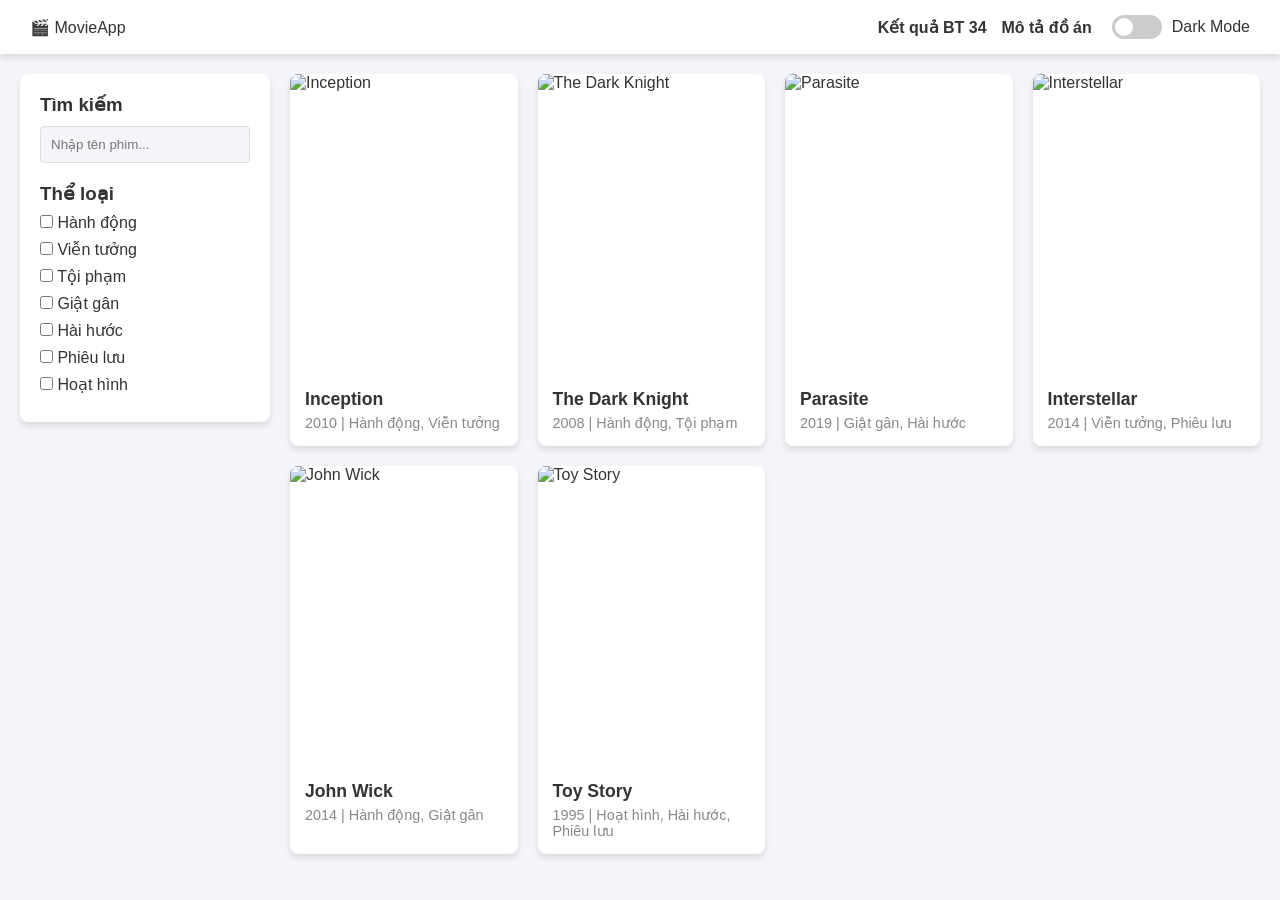
==== index.html @ 00c1cd37 "Update index.html" ====
<!DOCTYPE html>
<html lang="vi">
<head>
    <meta charset="UTF-8">
    <meta name="viewport" content="width=device-width, initial-scale=1.0">
    <title>Movie Discovery App</title>
    <link rel="stylesheet" href="css/style.css">
</head>
<body>
    <header>
        <div class="logo">🎬 MovieApp</div>
        <nav>
            <ul>
                <li><a href="https://wayground.com/join/game/U2FsdGVkX1%252BZgm1k%252BLeIaGSlbxeH2NIfjL2QhF%252Bndsq0YVe8Ku52XxCUVwUCiWuhGaIWSLisIS9WVjBi1EhtyA%253D%253D?page=nps&page=summary&page=summary">Kết quả BT 34</a></li>
                <li><a href="mota.html">Mô tả đồ án</a></li>
            </ul>
            <div class="theme-switch-wrapper">
                <label class="theme-switch" for="checkbox">
                    <input type="checkbox" id="checkbox" />
                    <span class="slider round"></span>
                </label>
                <span id="theme-label">Dark Mode</span>
            </div>
        </nav>
    </header>

    <div class="container">
        <aside class="sidebar">
            <div class="search-box">
                <h3>Tìm kiếm</h3>
                <input type="text" id="search-input" placeholder="Nhập tên phim...">
            </div>
            <div class="filter-box">
                <h3>Thể loại</h3>
                <div id="genre-container">
                    </div>
            </div>
        </aside>

        <main class="main-content">
            <div id="movie-grid" class="movie-grid">
                </div>
        </main>
    </div>

    <div id="movie-modal" class="modal">
        <div class="modal-content">
            <span class="close-btn">&times;</span>
            <div class="modal-body" id="modal-body">
                </div>
        </div>
    </div>

    <script src="js/app.js"></script>
</body>
</html>
---- css/style.css ----
/* CSS Variables cho Light/Dark Mode */
:root {
    --bg-color: #f4f4f9;
    --text-color: #333333;
    --header-bg: #ffffff;
    --card-bg: #ffffff;
    --sidebar-bg: #ffffff;
    --border-color: #dddddd;
    --primary-color: #e50914;
    --shadow: 0 4px 6px rgba(0,0,0,0.1);
}

body.dark-mode {
    --bg-color: #121212;
    --text-color: #ffffff;
    --header-bg: #1e1e1e;
    --card-bg: #1e1e1e;
    --sidebar-bg: #1e1e1e;
    --border-color: #333333;
    --shadow: 0 4px 6px rgba(0,0,0,0.5);
}

/* Base Styles */
* { box-sizing: border-box; margin: 0; padding: 0; }
body {
    font-family: Arial, sans-serif;
    background-color: var(--bg-color);
    color: var(--text-color);
    transition: background-color 0.3s, color 0.3s;
}

/* Header & Nav */
header {
    display: flex; justify-content: space-between; align-items: center;
    padding: 15px 30px; background-color: var(--header-bg);
    box-shadow: var(--shadow); position: sticky; top: 0; z-index: 100;
}
header nav { display: flex; align-items: center; gap: 20px; }
header ul { display: flex; list-style: none; gap: 15px; }
header a { color: var(--text-color); text-decoration: none; font-weight: bold; }
header a:hover { color: var(--primary-color); }

/* Toggle Switch */
.theme-switch-wrapper { display: flex; align-items: center; }
.theme-switch { position: relative; display: inline-block; width: 50px; height: 24px; margin-right: 10px;}
.theme-switch input { opacity: 0; width: 0; height: 0; }
.slider { position: absolute; cursor: pointer; top: 0; left: 0; right: 0; bottom: 0; background-color: #ccc; transition: .4s; border-radius: 34px;}
.slider:before { position: absolute; content: ""; height: 18px; width: 18px; left: 3px; bottom: 3px; background-color: white; transition: .4s; border-radius: 50%;}
input:checked + .slider { background-color: var(--primary-color); }
input:checked + .slider:before { transform: translateX(26px); }

/* Layout Grid */
.container {
    display: grid;
    grid-template-columns: 250px 1fr;
    gap: 20px;
    padding: 20px;
    max-width: 1400px;
    margin: 0 auto;
}

/* Sidebar */
.sidebar {
    background-color: var(--sidebar-bg);
    padding: 20px;
    border-radius: 8px;
    box-shadow: var(--shadow);
    height: fit-content;
}
.search-box input {
    width: 100%; padding: 10px; margin-top: 10px;
    border: 1px solid var(--border-color); border-radius: 4px;
    background-color: var(--bg-color); color: var(--text-color);
}
.filter-box { margin-top: 20px; }
.filter-box label { display: block; margin: 8px 0; cursor: pointer; }

/* Movie Grid */
.movie-grid {
    display: grid;
    grid-template-columns: repeat(auto-fill, minmax(200px, 1fr));
    gap: 20px;
}

/* Movie Card */
.movie-card {
    background-color: var(--card-bg);
    border-radius: 8px;
    overflow: hidden;
    box-shadow: var(--shadow);
    cursor: pointer;
    transition: transform 0.3s ease, box-shadow 0.3s ease;
}
.movie-card:hover {
    transform: scale(1.05);
    box-shadow: 0 8px 15px rgba(0,0,0,0.2);
}
.movie-card img { width: 100%; height: 300px; object-fit: cover; display: block; }
.movie-info { padding: 15px; }
.movie-info h3 { margin-bottom: 5px; font-size: 1.1rem; }
.movie-info p { color: #888; font-size: 0.9rem; }

/* Modal */
.modal {
    display: none; position: fixed; z-index: 1000; left: 0; top: 0;
    width: 100%; height: 100%; overflow: auto;
    background-color: rgba(0,0,0,0.8);
    align-items: center; justify-content: center;
}
.modal-content {
    background-color: var(--card-bg); margin: auto; padding: 20px;
    border-radius: 8px; width: 80%; max-width: 800px; position: relative;
    display: flex; gap: 20px;
}
.close-btn { color: #aaa; position: absolute; top: 10px; right: 20px; font-size: 28px; font-weight: bold; cursor: pointer; }
.close-btn:hover { color: var(--primary-color); }
.modal-body { display: flex; gap: 20px; width: 100%; }
.modal-body img { width: 300px; border-radius: 8px; }
.modal-details { flex: 1; }
.modal-details h2 { margin-bottom: 10px; }
.modal-details p { margin-bottom: 8px; line-height: 1.5; }

/* Responsive */
@media (max-width: 768px) {
    .container { grid-template-columns: 1fr; } /* Stack sidebar lên trên ở mobile */
    .modal-content { flex-direction: column; width: 95%; }
    .modal-body { flex-direction: column; }
    .modal-body img { width: 100%; height: auto; }
}
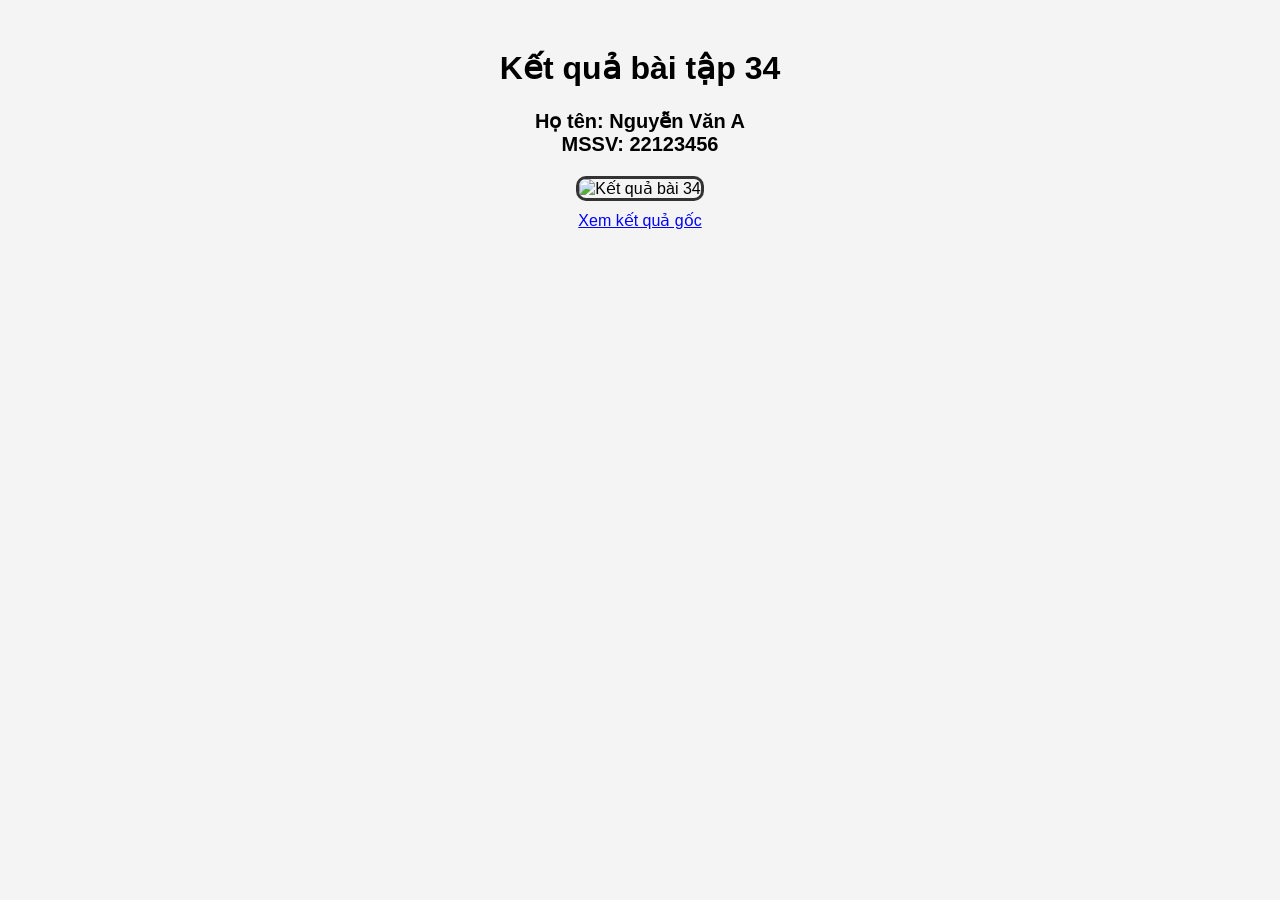
==== commit 789e6d56: "Update index.html" ====
--- a/index.html
+++ b/index.html
@@ -1,56 +1,51 @@
 <!DOCTYPE html>
 <html lang="vi">
 <head>
-    <meta charset="UTF-8">
-    <meta name="viewport" content="width=device-width, initial-scale=1.0">
-    <title>Movie Discovery App</title>
-    <link rel="stylesheet" href="css/style.css">
+  <meta charset="UTF-8">
+  <title>Bài tập 34</title>
+  <style>
+    body {
+      font-family: Arial;
+      text-align: center;
+      background: #f4f4f4;
+      padding: 20px;
+    }
+
+    img {
+      max-width: 90%;
+      border: 3px solid #333;
+      border-radius: 10px;
+    }
+
+    .info {
+      margin: 20px 0;
+      font-size: 20px;
+      font-weight: bold;
+    }
+
+    a {
+      display: inline-block;
+      margin-top: 10px;
+      color: blue;
+    }
+  </style>
 </head>
 <body>
-    <header>
-        <div class="logo">🎬 MovieApp</div>
-        <nav>
-            <ul>
-                <li><a href="https://wayground.com/join/game/U2FsdGVkX1%252BZgm1k%252BLeIaGSlbxeH2NIfjL2QhF%252Bndsq0YVe8Ku52XxCUVwUCiWuhGaIWSLisIS9WVjBi1EhtyA%253D%253D?page=nps&page=summary&page=summary">Kết quả BT 34</a></li>
-                <li><a href="mota.html">Mô tả đồ án</a></li>
-            </ul>
-            <div class="theme-switch-wrapper">
-                <label class="theme-switch" for="checkbox">
-                    <input type="checkbox" id="checkbox" />
-                    <span class="slider round"></span>
-                </label>
-                <span id="theme-label">Dark Mode</span>
-            </div>
-        </nav>
-    </header>
 
-    <div class="container">
-        <aside class="sidebar">
-            <div class="search-box">
-                <h3>Tìm kiếm</h3>
-                <input type="text" id="search-input" placeholder="Nhập tên phim...">
-            </div>
-            <div class="filter-box">
-                <h3>Thể loại</h3>
-                <div id="genre-container">
-                    </div>
-            </div>
-        </aside>
+  <h1>Kết quả bài tập 34</h1>
 
-        <main class="main-content">
-            <div id="movie-grid" class="movie-grid">
-                </div>
-        </main>
-    </div>
+  <div class="info">
+    Họ tên: Nguyễn Văn A <br>
+    MSSV: 22123456
+  </div>
 
-    <div id="movie-modal" class="modal">
-        <div class="modal-content">
-            <span class="close-btn">&times;</span>
-            <div class="modal-body" id="modal-body">
-                </div>
-        </div>
-    </div>
+  <img src="images/bt34.png" alt="Kết quả bài 34">
 
-    <script src="js/app.js"></script>
+  <br>
+
+  <a href="https://wayground.com/join/game/U2FsdGVkX1%252BZgm1k%252BLeIaGSlbxeH2NIfjL2QhF%252Bndsq0YVe8Ku52XxCUVwUCiWuhGaIWSLisIS9WVjBi1EhtyA%253D%253D?page=nps&page=summary&page=summary" target="_blank">
+    Xem kết quả gốc
+  </a>
+
 </body>
 </html>
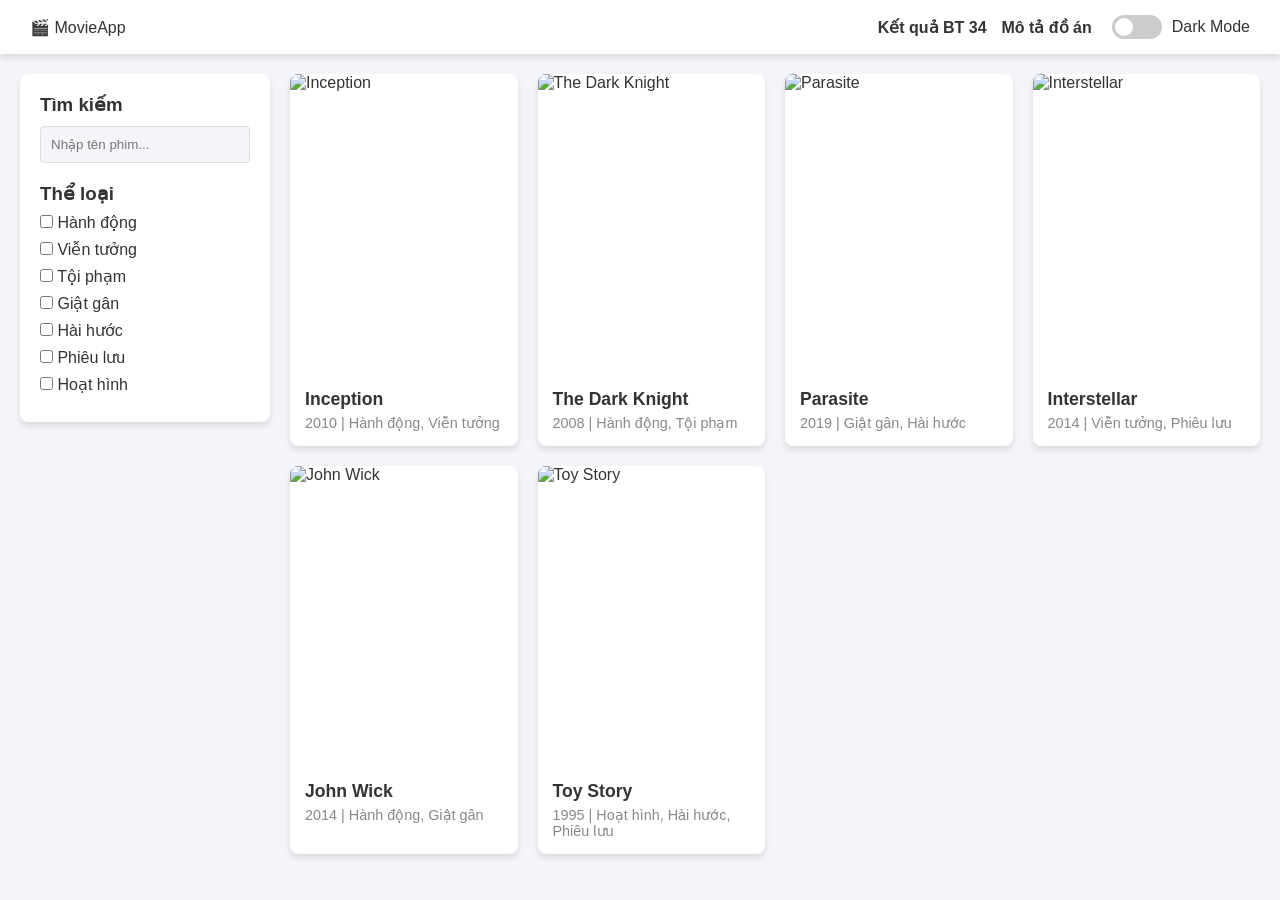
==== commit a200f8da: "Update index.html" ====
--- a/index.html
+++ b/index.html
@@ -1,51 +1,56 @@
 <!DOCTYPE html>
 <html lang="vi">
 <head>
-  <meta charset="UTF-8">
-  <title>Bài tập 34</title>
-  <style>
-    body {
-      font-family: Arial;
-      text-align: center;
-      background: #f4f4f4;
-      padding: 20px;
-    }
-
-    img {
-      max-width: 90%;
-      border: 3px solid #333;
-      border-radius: 10px;
-    }
-
-    .info {
-      margin: 20px 0;
-      font-size: 20px;
-      font-weight: bold;
-    }
-
-    a {
-      display: inline-block;
-      margin-top: 10px;
-      color: blue;
-    }
-  </style>
+    <meta charset="UTF-8">
+    <meta name="viewport" content="width=device-width, initial-scale=1.0">
+    <title>Movie Discovery App</title>
+    <link rel="stylesheet" href="css/style.css">
 </head>
 <body>
+    <header>
+        <div class="logo">🎬 MovieApp</div>
+        <nav>
+            <ul>
+                <li><a href="MSV_ten_bt34.html">Kết quả BT 34</a></li>
+                <li><a href="mota.html">Mô tả đồ án</a></li>
+            </ul>
+            <div class="theme-switch-wrapper">
+                <label class="theme-switch" for="checkbox">
+                    <input type="checkbox" id="checkbox" />
+                    <span class="slider round"></span>
+                </label>
+                <span id="theme-label">Dark Mode</span>
+            </div>
+        </nav>
+    </header>
 
-  <h1>Kết quả bài tập 34</h1>
+    <div class="container">
+        <aside class="sidebar">
+            <div class="search-box">
+                <h3>Tìm kiếm</h3>
+                <input type="text" id="search-input" placeholder="Nhập tên phim...">
+            </div>
+            <div class="filter-box">
+                <h3>Thể loại</h3>
+                <div id="genre-container">
+                    </div>
+            </div>
+        </aside>
 
-  <div class="info">
-    Họ tên: Nguyễn Văn A <br>
-    MSSV: 22123456
-  </div>
+        <main class="main-content">
+            <div id="movie-grid" class="movie-grid">
+                </div>
+        </main>
+    </div>
 
-  <img src="images/bt34.png" alt="Kết quả bài 34">
+    <div id="movie-modal" class="modal">
+        <div class="modal-content">
+            <span class="close-btn">&times;</span>
+            <div class="modal-body" id="modal-body">
+                </div>
+        </div>
+    </div>
 
-  <br>
-
-  <a href="https://wayground.com/join/game/U2FsdGVkX1%252BZgm1k%252BLeIaGSlbxeH2NIfjL2QhF%252Bndsq0YVe8Ku52XxCUVwUCiWuhGaIWSLisIS9WVjBi1EhtyA%253D%253D?page=nps&page=summary&page=summary" target="_blank">
-    Xem kết quả gốc
-  </a>
-
+    <script src="js/app.js"></script>
 </body>
 </html>
--- a/css/style.css
+++ b/css/style.css
@@ -0,0 +1,129 @@
+/* CSS Variables cho Light/Dark Mode */
+:root {
+    --bg-color: #f4f4f9;
+    --text-color: #333333;
+    --header-bg: #ffffff;
+    --card-bg: #ffffff;
+    --sidebar-bg: #ffffff;
+    --border-color: #dddddd;
+    --primary-color: #e50914;
+    --shadow: 0 4px 6px rgba(0,0,0,0.1);
+}
+
+body.dark-mode {
+    --bg-color: #121212;
+    --text-color: #ffffff;
+    --header-bg: #1e1e1e;
+    --card-bg: #1e1e1e;
+    --sidebar-bg: #1e1e1e;
+    --border-color: #333333;
+    --shadow: 0 4px 6px rgba(0,0,0,0.5);
+}
+
+/* Base Styles */
+* { box-sizing: border-box; margin: 0; padding: 0; }
+body {
+    font-family: Arial, sans-serif;
+    background-color: var(--bg-color);
+    color: var(--text-color);
+    transition: background-color 0.3s, color 0.3s;
+}
+
+/* Header & Nav */
+header {
+    display: flex; justify-content: space-between; align-items: center;
+    padding: 15px 30px; background-color: var(--header-bg);
+    box-shadow: var(--shadow); position: sticky; top: 0; z-index: 100;
+}
+header nav { display: flex; align-items: center; gap: 20px; }
+header ul { display: flex; list-style: none; gap: 15px; }
+header a { color: var(--text-color); text-decoration: none; font-weight: bold; }
+header a:hover { color: var(--primary-color); }
+
+/* Toggle Switch */
+.theme-switch-wrapper { display: flex; align-items: center; }
+.theme-switch { position: relative; display: inline-block; width: 50px; height: 24px; margin-right: 10px;}
+.theme-switch input { opacity: 0; width: 0; height: 0; }
+.slider { position: absolute; cursor: pointer; top: 0; left: 0; right: 0; bottom: 0; background-color: #ccc; transition: .4s; border-radius: 34px;}
+.slider:before { position: absolute; content: ""; height: 18px; width: 18px; left: 3px; bottom: 3px; background-color: white; transition: .4s; border-radius: 50%;}
+input:checked + .slider { background-color: var(--primary-color); }
+input:checked + .slider:before { transform: translateX(26px); }
+
+/* Layout Grid */
+.container {
+    display: grid;
+    grid-template-columns: 250px 1fr;
+    gap: 20px;
+    padding: 20px;
+    max-width: 1400px;
+    margin: 0 auto;
+}
+
+/* Sidebar */
+.sidebar {
+    background-color: var(--sidebar-bg);
+    padding: 20px;
+    border-radius: 8px;
+    box-shadow: var(--shadow);
+    height: fit-content;
+}
+.search-box input {
+    width: 100%; padding: 10px; margin-top: 10px;
+    border: 1px solid var(--border-color); border-radius: 4px;
+    background-color: var(--bg-color); color: var(--text-color);
+}
+.filter-box { margin-top: 20px; }
+.filter-box label { display: block; margin: 8px 0; cursor: pointer; }
+
+/* Movie Grid */
+.movie-grid {
+    display: grid;
+    grid-template-columns: repeat(auto-fill, minmax(200px, 1fr));
+    gap: 20px;
+}
+
+/* Movie Card */
+.movie-card {
+    background-color: var(--card-bg);
+    border-radius: 8px;
+    overflow: hidden;
+    box-shadow: var(--shadow);
+    cursor: pointer;
+    transition: transform 0.3s ease, box-shadow 0.3s ease;
+}
+.movie-card:hover {
+    transform: scale(1.05);
+    box-shadow: 0 8px 15px rgba(0,0,0,0.2);
+}
+.movie-card img { width: 100%; height: 300px; object-fit: cover; display: block; }
+.movie-info { padding: 15px; }
+.movie-info h3 { margin-bottom: 5px; font-size: 1.1rem; }
+.movie-info p { color: #888; font-size: 0.9rem; }
+
+/* Modal */
+.modal {
+    display: none; position: fixed; z-index: 1000; left: 0; top: 0;
+    width: 100%; height: 100%; overflow: auto;
+    background-color: rgba(0,0,0,0.8);
+    align-items: center; justify-content: center;
+}
+.modal-content {
+    background-color: var(--card-bg); margin: auto; padding: 20px;
+    border-radius: 8px; width: 80%; max-width: 800px; position: relative;
+    display: flex; gap: 20px;
+}
+.close-btn { color: #aaa; position: absolute; top: 10px; right: 20px; font-size: 28px; font-weight: bold; cursor: pointer; }
+.close-btn:hover { color: var(--primary-color); }
+.modal-body { display: flex; gap: 20px; width: 100%; }
+.modal-body img { width: 300px; border-radius: 8px; }
+.modal-details { flex: 1; }
+.modal-details h2 { margin-bottom: 10px; }
+.modal-details p { margin-bottom: 8px; line-height: 1.5; }
+
+/* Responsive */
+@media (max-width: 768px) {
+    .container { grid-template-columns: 1fr; } /* Stack sidebar lên trên ở mobile */
+    .modal-content { flex-direction: column; width: 95%; }
+    .modal-body { flex-direction: column; }
+    .modal-body img { width: 100%; height: auto; }
+}
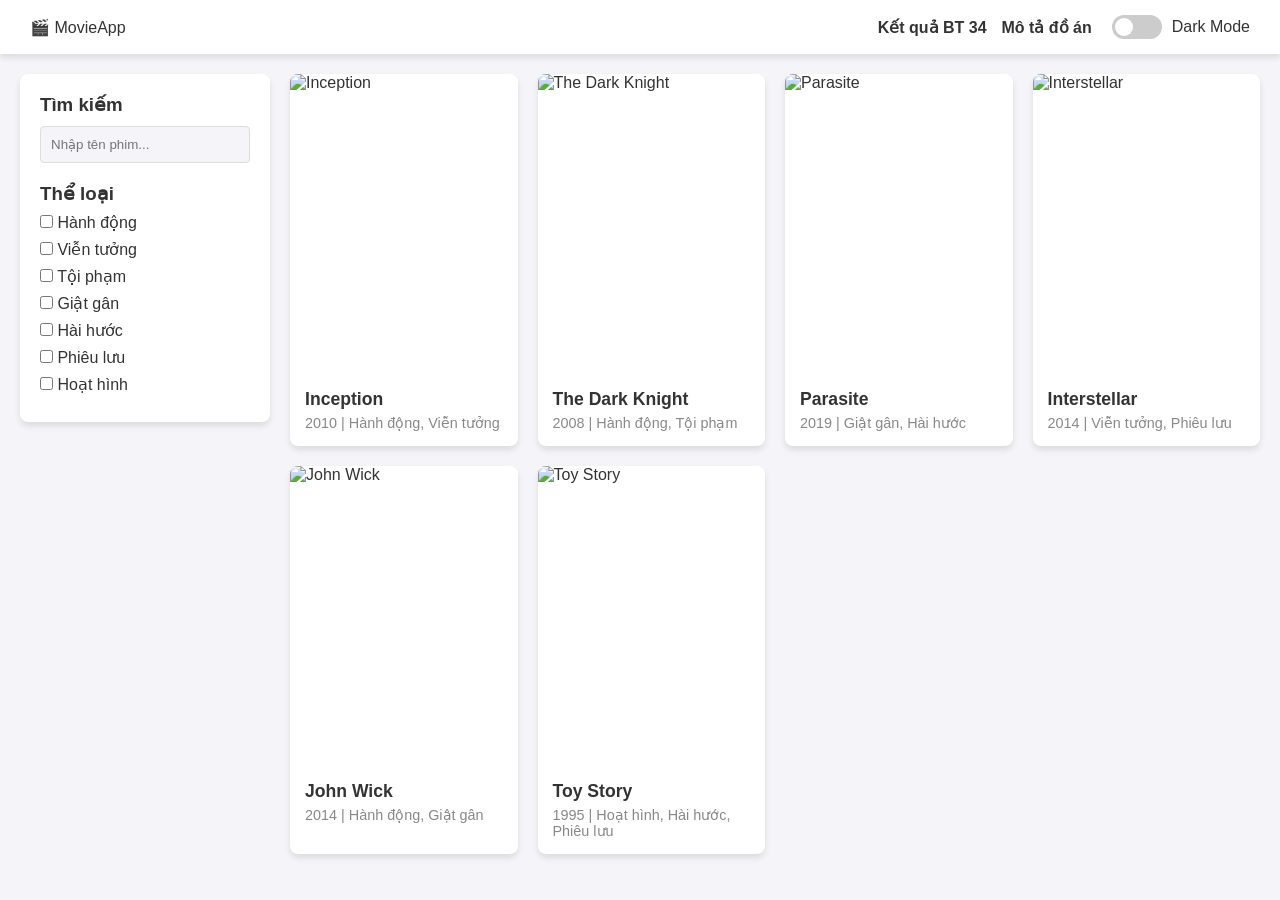
==== commit b94bcfd2: "Update index.html" ====
--- a/index.html
+++ b/index.html
@@ -11,7 +11,7 @@
         <div class="logo">🎬 MovieApp</div>
         <nav>
             <ul>
-                <li><a href="MSV_ten_bt34.html">Kết quả BT 34</a></li>
+                <li><a href="231A29001_Han_bt34.html">Kết quả BT 34</a></li>
                 <li><a href="mota.html">Mô tả đồ án</a></li>
             </ul>
             <div class="theme-switch-wrapper">
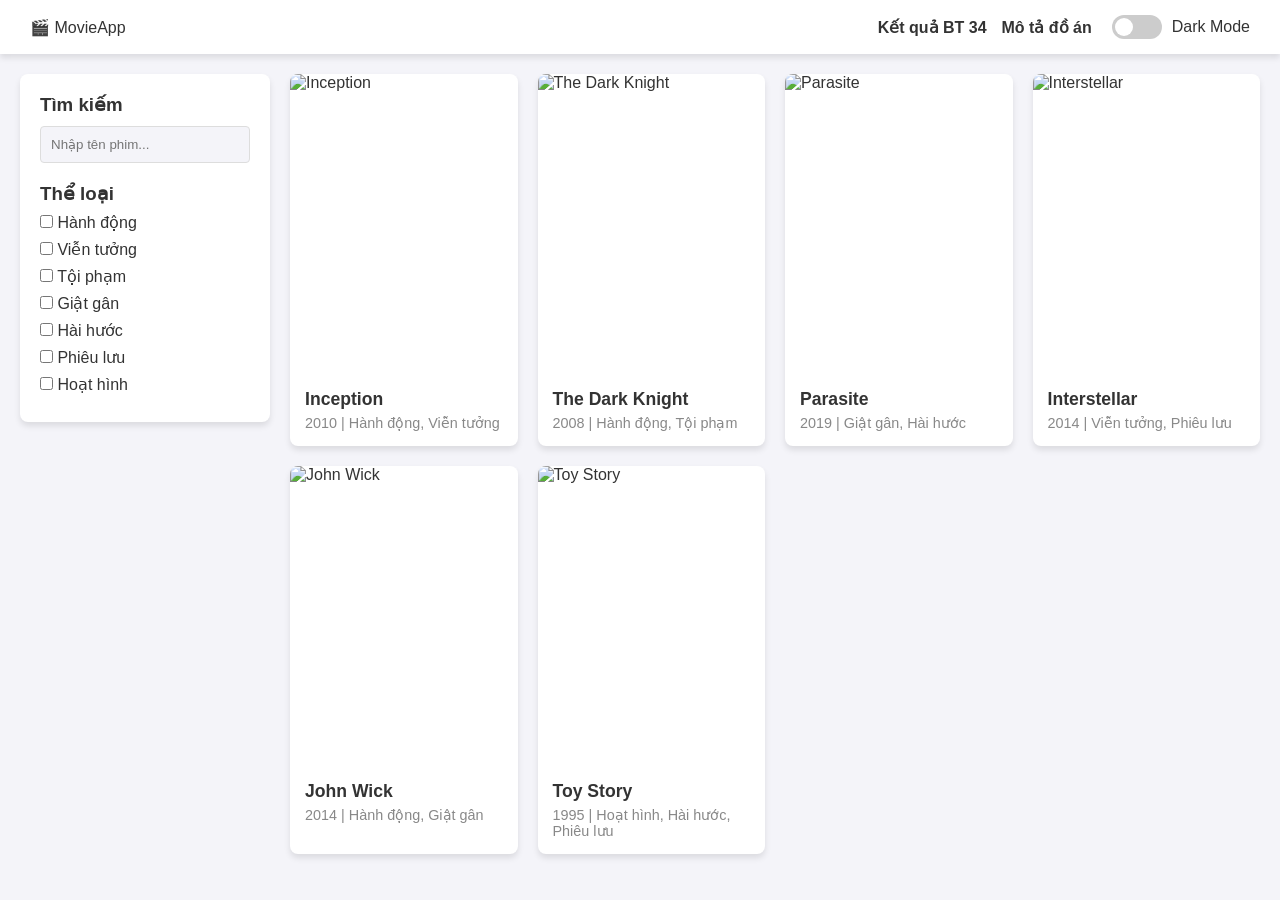
==== commit 2452b974: "Update index.html" ====
--- a/index.html
+++ b/index.html
@@ -11,7 +11,7 @@
         <div class="logo">🎬 MovieApp</div>
         <nav>
             <ul>
-                <li><a href="231A29001_Han_bt34.html">Kết quả BT 34</a></li>
+                <li><a href="231A290010_Han_bt34.html">Kết quả BT 34</a></li>
                 <li><a href="mota.html">Mô tả đồ án</a></li>
             </ul>
             <div class="theme-switch-wrapper">
